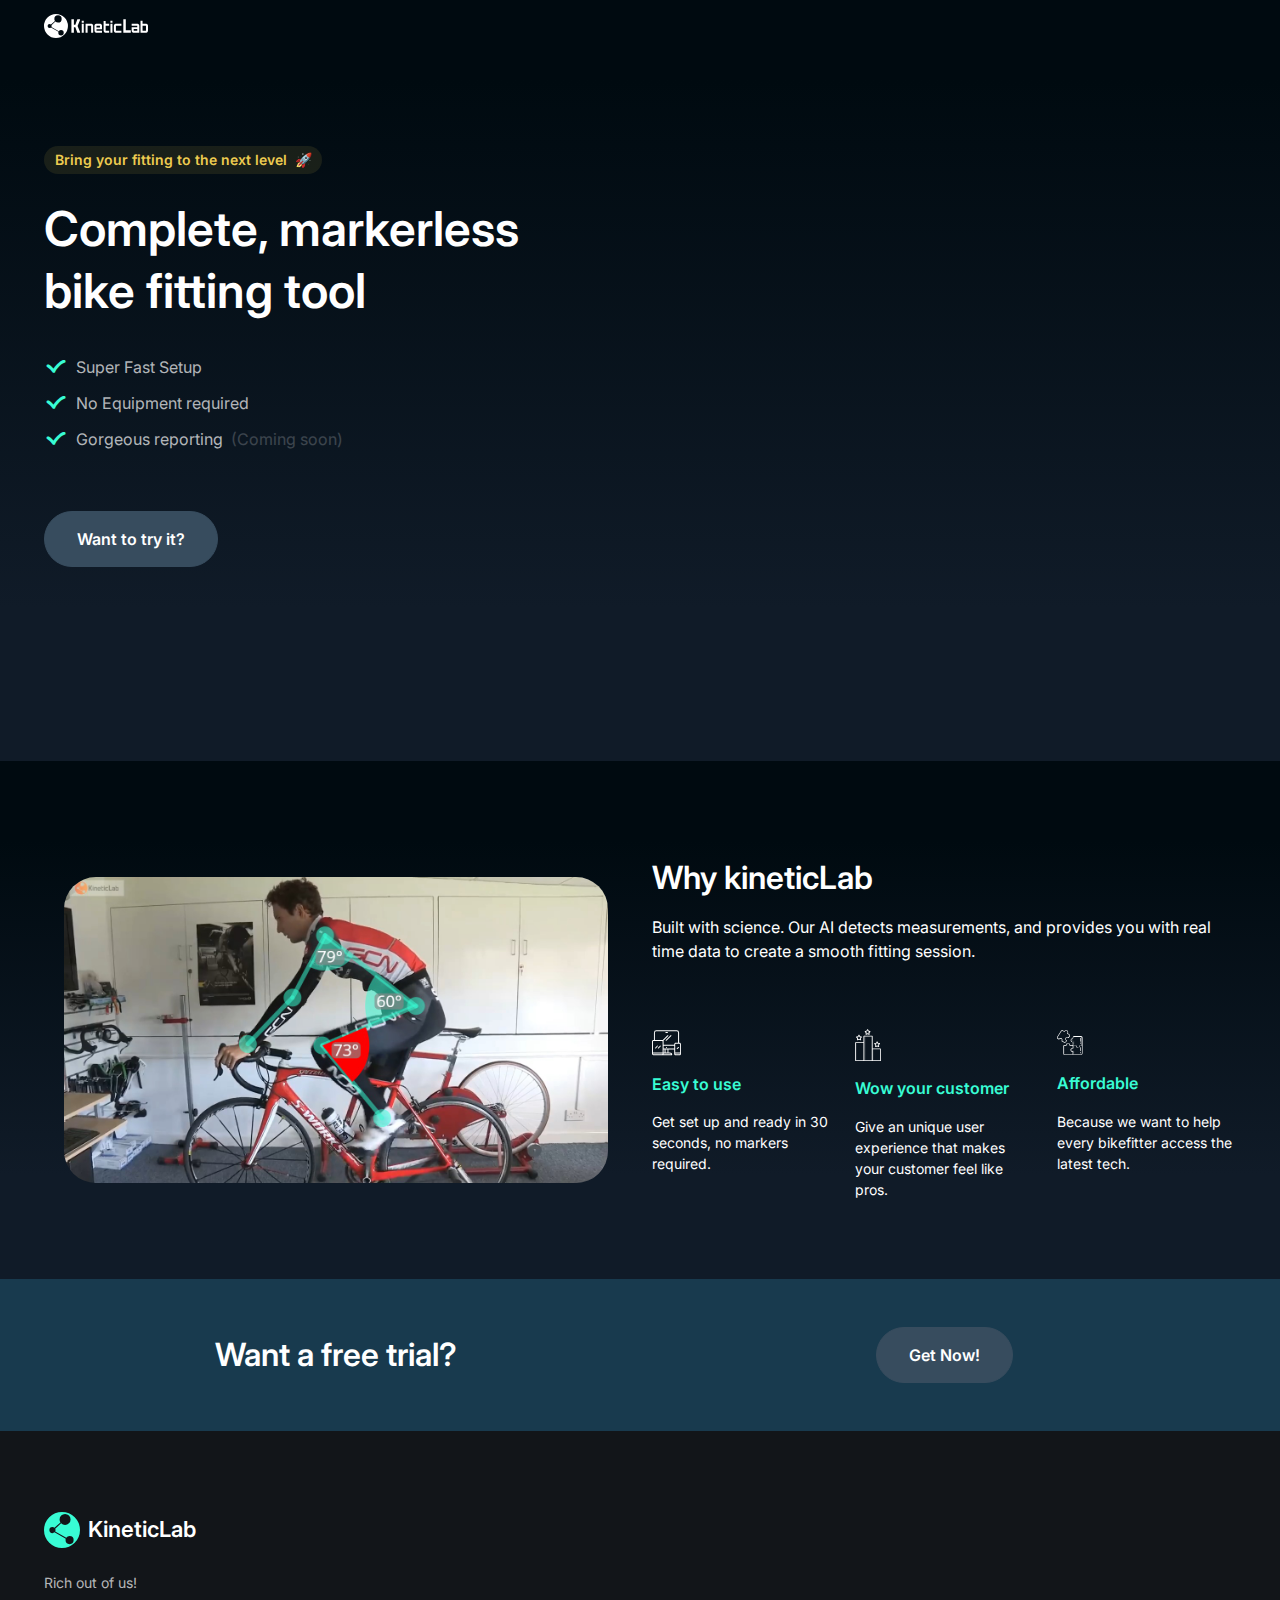
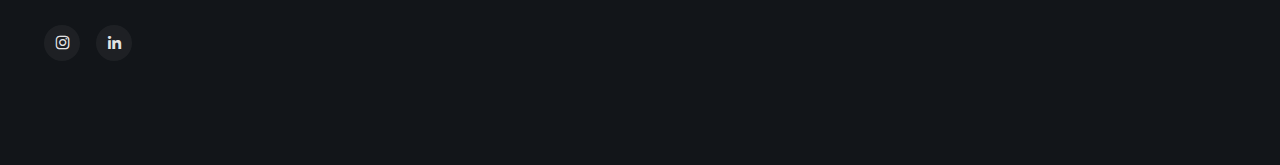
==== index.html @ 49141cbb "first" ====
<!DOCTYPE html>
<html lang="en">
  <head>
    <script id="cookieyes" type="text/javascript" src="https://cdn-cookieyes.com/client_data/618810b2dd0b78049f86b173/script.js"></script>
    <script async src="https://www.googletagmanager.com/gtag/js?id=G-PKV5FKBM5Q"></script>
    <script>
      window.dataLayer = window.dataLayer || [];
      function gtag(){dataLayer.push(arguments);}
      gtag('js', new Date());
    
      gtag('config', 'G-PKV5FKBM5Q');
    </script>
    <meta charset="utf-8">
    <title>KineticLab</title>
    <!-- SEO Meta Tags-->
    <meta name="description" content="Understanding movement">
    <!-- Viewport-->
    <meta name="viewport" content="width=device-width, initial-scale=1">
    <!-- Favicon and Touch Icons-->
		<meta charset="utf-8" />
		<!-- Favicons -->
    <link rel="apple-touch-icon" sizes="180x180" href="assets/favicons/apple-touch-icon.png">
    <link rel="icon" type="image/png" sizes="32x32" href="assets/favicons/favicon-32x32.png">
    <link rel="icon" type="image/png" sizes="16x16" href="assets/favicons/favicon-16x16.png">
    <link rel="manifest" href="assets/favicons/site.webmanifest">
    <link rel="mask-icon" href="assets/favicons/safari-pinned-tab.svg" color="#5bbad5">
    <link rel="shortcut icon" href="assets/favicons/favicon.ico">
    <meta name="msapplication-TileColor" content="#ffffff">
    <meta name="msapplication-config" content="assets/favicons/browserconfig.xml">
    <meta name="theme-color" content="#ffffff">
    <link
      rel="stylesheet"
      href="https://cdn.jsdelivr.net/npm/swiper@9/swiper-bundle.min.css"
    />

    <script src="https://cdn.jsdelivr.net/npm/swiper@9/swiper-bundle.min.js"></script>
    <!-- <script
      src="https://cdnjs.cloudflare.com/ajax/libs/tiny-slider/2.9.4/min/tiny-slider.js"
      integrity="sha512-j+F4W//4Pu39at5I8HC8q2l1BNz4OF3ju39HyWeqKQagW6ww3ZF9gFcu8rzUbyTDY7gEo/vqqzGte0UPpo65QQ=="
      crossorigin="anonymous"
      referrerpolicy="no-referrer"
    >
    </script>
    <link rel="stylesheet" href="https://cdnjs.cloudflare.com/ajax/libs/tiny-slider/2.9.4/tiny-slider.css">
    <script>
      addEventListener("load", (event) => {
        var slider = tns({
        container: '#product-slider',
        items: 1,
        slideBy: 'page',
        autoplay: true
      });

      });
    </script> -->
    <!-- Theme mode-->
    <!-- Page loading styles-->
    <style>
      .page-loading {
        position: fixed;
        top: 0;
        right: 0;
        bottom: 0;
        left: 0;
        width: 100%;
        height: 100%;
        -webkit-transition: all .4s .2s ease-in-out;
        transition: all .4s .2s ease-in-out;
        background-color: #fff;
        opacity: 0;
        visibility: hidden;
        z-index: 9999;
      }
      .dark-mode .page-loading {
        background-color: #121519;
      }
      .page-loading.active {
        opacity: 1;
        visibility: visible;
      }
      .page-loading-inner {
        position: absolute;
        top: 50%;
        left: 0;
        width: 100%;
        text-align: center;
        -webkit-transform: translateY(-50%);
        transform: translateY(-50%);
        -webkit-transition: opacity .2s ease-in-out;
        transition: opacity .2s ease-in-out;
        opacity: 0;
      }
      .page-loading.active > .page-loading-inner {
        opacity: 1;
      }
      .page-loading-inner > span {
        display: block;
        font-family: 'Inter', sans-serif;
        font-size: 1rem;
        font-weight: normal;
        color: #6f788b;
      }
      .dark-mode .page-loading-inner > span {
        color: #fff;
        opacity: .6;
      }
      .page-spinner {
        display: inline-block;
        width: 2.75rem;
        height: 2.75rem;
        margin-bottom: .75rem;
        vertical-align: text-bottom;
        background-color: #d7dde2; 
        border-radius: 50%;
        opacity: 0;
        -webkit-animation: spinner .75s linear infinite;
        animation: spinner .75s linear infinite;
      }
      .dark-mode .page-spinner {
        background-color: rgba(255,255,255,.25);
      }
      @-webkit-keyframes spinner {
        0% {
          -webkit-transform: scale(0);
          transform: scale(0);
        }
        50% {
          opacity: 1;
          -webkit-transform: none;
          transform: none;
        }
      }
      @keyframes spinner {
        0% {
          -webkit-transform: scale(0);
          transform: scale(0);
        }
        50% {
          opacity: 1;
          -webkit-transform: none;
          transform: none;
        }
      }
      
    </style>
    <!-- Page loading scripts-->
    <script>
      (function () {
        window.onload = function () {
          const preloader = document.querySelector('.page-loading');
          preloader.classList.remove('active');
          setTimeout(function () {
            preloader.remove();
          }, 1500);
        };
      })();
      
    </script>
    <!-- Import Google Font-->
    <link rel="preconnect" href="https://fonts.googleapis.com">
    <link rel="preconnect" href="https://fonts.gstatic.com" crossorigin>
    <link href="https://fonts.googleapis.com/css2?family=Inter:wght@400;500;600;700&amp;display=swap" rel="stylesheet" id="google-font">
    <!-- Vendor styles-->
    <link rel="stylesheet" media="screen" href="assets/vendor/swiper/swiper-bundle.min.css"/>
    <link rel="stylesheet" media="screen" href="assets/vendor/aos/dist/aos.css"/>
    <!-- Main Theme Styles + Bootstrap-->
    <link rel="stylesheet" media="screen" href="assets/css/theme.css">
    <link rel="stylesheet" media="screen" href="assets/css/kineticLab.css">
    <link href="https://vjs.zencdn.net/7.20.3/video-js.css" rel="stylesheet" />
  </head>
  <!-- Body-->
  <body>
    <!-- Page loading spinner-->
    <div class="page-loading active">
      <div class="page-loading-inner">
        <div class="page-spinner">

        </div>
        <span>Loading...</span>
      </div>
    </div>
    <!-- Page wrapper-->
    <main class="page-wrapper">
      <div class="dark-mode">
        <!-- Navbar. Remove 'fixed-top' class to make the navigation bar scrollable with the page-->
        <header class="navbar navbar-expand-lg fixed-top">
          <div class="container">
            <span class="text-primary flex-shrink-0 me-2">
              <img src="assets/logo_white_full.svg">
            </span>
          </div>
        </header>
      </div>
      <!-- Page content-->
      <!-- Hero-->
      <section class="bg-main dark-mode d-flex position-relative overflow-hidden py-5 ">
        <div class="container d-flex flex-column justify-content-center position-relative zindex-2 pt-sm-3 pt-md-4 pt-xl-5 pb-1 pb-sm-3 pb-lg-4 pb-xl-5">
          <div class="row flex-lg-nowrap align-items-center pb-5 pt-2 pt-lg-4 pt-xl-0 mt-lg-4 mt-xl-0" style="gap: 26px">
            <div class="col-lg-7 order-lg-2 main-video" style="box-sizing: content-box; flex-shrink: 1;">
              <iframe
                width="315px"
                height="515px"
                style="padding: 32px;"
                src="https://www.youtube-nocookie.com/embed/yX0eTpSt2wY"
                title="YouTube video player"
                frameborder="0"
                allow="accelerometer; autoplay; clipboard-write; encrypted-media; gyroscope; picture-in-picture; web-share"
                allowfullscreen>
              </iframe>
            </div>
            <div class="col-lg-5 order-lg-1 text-center text-lg-start me-xl-5">
              <span class="badge bg-faded-warning text-warning fs-sm">Bring your fitting to the next level&nbsp; 🚀</span>
              <h1 class="display-5 py-3 my-2 mb-xl-3">Complete, markerless bike fitting tool</h1>
              <ul class="list-unstyled d-table text-start mx-auto mx-lg-0 mb-0">
                <li class="d-flex pb-2 mb-1">
                  <i class="ai-check-alt text-primary lead me-2"></i>
                  Super Fast Setup
                </li>
                <li class="d-flex pb-2 mb-1">
                  <i class="ai-check-alt text-primary lead me-2"></i>
                  No Equipment required
                </li>
                <li class="d-flex pb-2 mb-1">
                  <i class="ai-check-alt text-primary lead me-2"></i>
                  Gorgeous reporting &nbsp;<span style="color: #fff; opacity: 0.2;">(Coming soon)</span>
                </li>

              </ul>
              <div class="d-flex justify-content-center justify-content-lg-start pt-4 pt-xl-5">
                <div class="text-center">
                  <a class="btn btn-lg btn-primary rounded-pill w-100 w-sm-auto" href="https://www.mykineticlab.com">Want to try it?</a>
                </div>
              </div>
            </div>
          </div>
        </div>
      </section>

      <section class="bg-main dark-mode d-flex position-relative overflow-hidden py-5">
        <div class="container pt-2 pt-sm-4 pt-lg-5">
          <div class="row align-items-center align-items-stretch pt-3 pt-md-0">
            <div class="col-l-6 col-md-6">
  
                <div  class="position-relative zindex-2 pb-4 pb-sm-5" style="padding: 20px;  width: 100%; height: 100%; margin: auto;">
                  <div class="tab-pane active show style-list-images" id="cowboy" role="tabpanel" style="height: 100%; border-radius: 32px; overflow:hidden; z-index: 1000;">
                    <img class="d-block mx-auto" src="assets/bikeFitting.png" width="100%" alt="Cowboy Style" style="height: 100%; object-fit: cover;">
                  </div>
                  <!-- <div class="tab-pane active show style-list-images" id="cowboy" role="tabpanel" style="background-color: red; position:absolute; top:32px; left:-32px;  height: 100%; width: 100%; border-radius: 32px; overflow:hidden"></div> -->

                </div>
                  
            </div>

            <div class="col-l-6 col-md-6"  >
              <h2 class="mb-3 text-center text-md-start">Why kineticLab</h2>
              <p class="text-center text-md-start" style="color: white">Built with science. Our AI detects measurements, and provides you with real time data to create a smooth fitting session.</p>
              <div class="row pt-0">
                <div class="col-4 pb-1 mb-grid-gutter pt-5"><img class="d-block mb-3" src="assets/easyAnyDevice.svg" alt="Easy to edit" width="29">
                  <h3 class="h6" style="color: var(--color-text-contrast)">Easy to use</h3>
                  <p class="fs-sm mb-0" style="color: white">Get set up and ready in 30 seconds, no markers required.</p>
                </div>
                <div class="col-4 pb-1 mb-grid-gutter pt-5"><img class="d-block mb-3" src="assets/wow.svg" alt="Control schedule" width="26">
                  <h3 class="h6" style="color: var(--color-text-contrast)">Wow your customer</h3>
                  <p class="fs-sm mb-0" style="color: white">Give an unique user experience that makes your customer feel like pros.</p>
                </div>

                <div class="col-4 pb-1 mb-grid-gutter pt-5"><img class="d-block mb-3" src="assets/yourBranding.svg" alt="Control schedule" width="26">
                  <h3 class="h6" style="color: var(--color-text-contrast)">Affordable</h3>
                  <p class="fs-sm mb-0" style="color: white">Because we want to help every bikefitter access the latest tech.</p>
                </div>
              </div>
            </div>
          </div>
        </div>
      </section>

      <section class="bg-secondary bg-size-cover py-5 py-md-6" style="background-image: url(img/demo/business-consulting/cta-bg.png);">
        <div class="container py-3 py-md-0">
          <div class="row align-items-center">
            <div class="col-lg-6 col-md-6 text-center text-md-start">
              <h2 class="mb-4 pb-3 pb-md-0 mb-md-0" style='color: white; text-align: center'>Want a free trial?</h2>
            </div>
            <div class="col-lg-6 col-md-6 d-flex justify-content-center">
              <a class="btn btn-lg btn-primary rounded-pill w-100 w-sm-auto" href="mailto:pedro.favuzzi@mykineticlab.com?subject=Free trial">Get Now!</a>
            </div>
          </div>
        </div>
      </section>
      <!-- Benefits-->
      
      <!-- Resources (Carousel on screens < 992px)-->
    </main>
    <!-- Footer-->
    <footer class="footer dark-mode bg-dark py-5">
      <div class="container pt-md-2 pt-lg-3 pt-xl-4">
        <div class="row pb-5 pt-sm-2 mb-lg-2">
          <div class="col-md-4 col-lg-3 pb-2 pb-md-0 mb-4 mb-md-0">
            <a class="navbar-brand py-0 mb-3 mb-md-4" href="index.html">
              <span class="text-primary flex-shrink-0 me-2">
                <img src="assets/logo_gray.svg" style="width: 36px">
              </span>
                <span class="text-light">KineticLab</span>
              </a>
            <p class="fs-sm pb-2 pb-md-3 mb-3">Rich out of us!</p>
            <div class="d-flex">
              <a class="btn btn-icon btn-sm btn-secondary btn-instagram rounded-circle me-3" href="https://www.instagram.com/my_kinetic_lab/"  target=”_blank”>
              <i class="ai-instagram"></i>
            </a>
              <a class="btn btn-icon btn-sm btn-secondary btn-linkedin rounded-circle" href="https://www.linkedin.com/company/kineticlab"  target=”_blank”>
              <i class="ai-linkedin"></i>
            </a>
            </div>
          </div>

        </div>
      </div>
    </footer>
    <!-- Back to top button-->
    <a class="btn-scroll-top" href="#top" data-scroll>
      <svg viewBox="0 0 40 40" fill="currentColor" xmlns="http://www.w3.org/2000/svg">
        <circle cx="20" cy="20" r="19" fill="none" stroke="currentColor" stroke-width="1.5" stroke-miterlimit="10">

        </circle>
      </svg>
      <i class="ai-arrow-up">

      </i>
    </a>
    
    <!-- Vendor scripts: js libraries and plugins-->
    <script src="assets/vendor/bootstrap/dist/js/bootstrap.bundle.min.js">

    </script>
    <script src="assets/vendor/smooth-scroll/dist/smooth-scroll.polyfills.min.js">

    </script>
    <script src="assets/vendor/parallax-js/dist/parallax.min.js">

    </script>
    <script src="assets/vendor/swiper/swiper-bundle.min.js">

    </script>
    <script src="assets/vendor/aos/dist/aos.js">

    </script>
    <!-- Main theme script-->
    <script src="assets/js/theme.min.js">

    </script>
    <script src="https://vjs.zencdn.net/7.20.3/video.min.js">

    </script>
  </body>
</html>
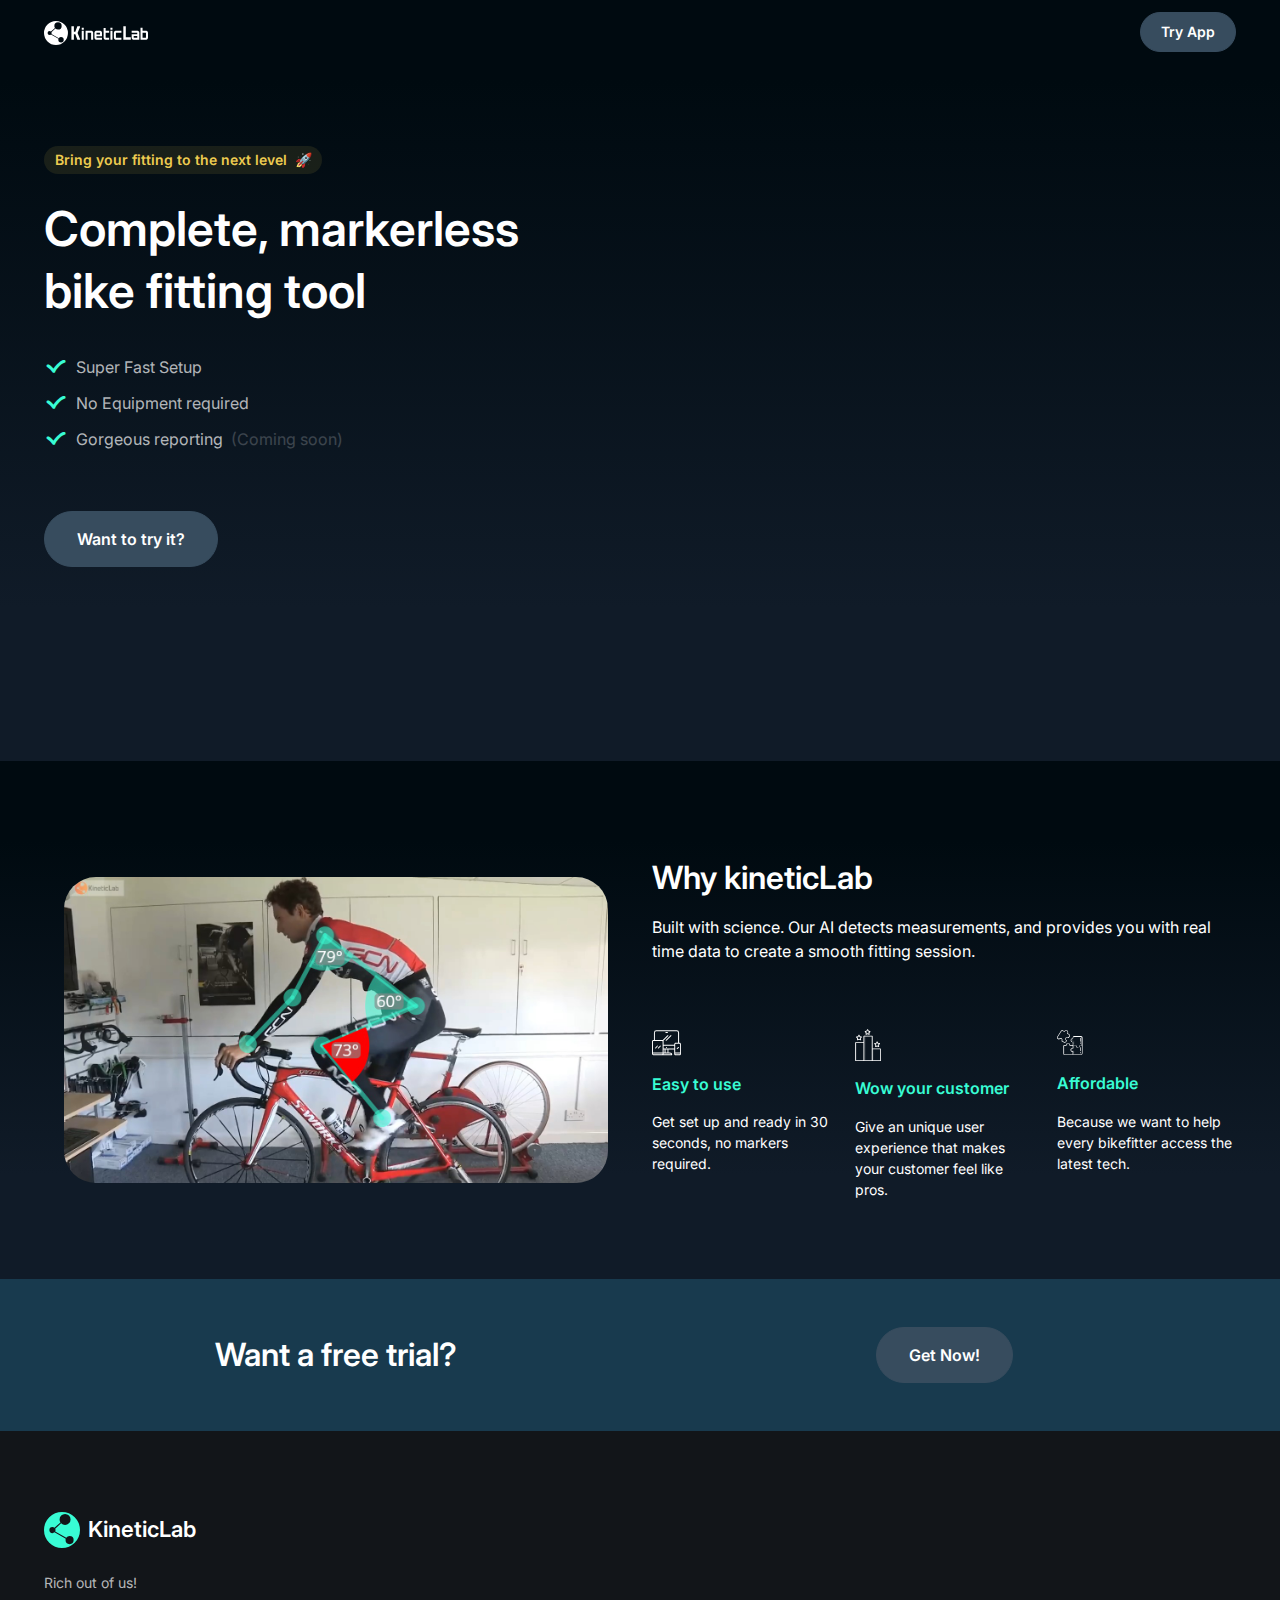
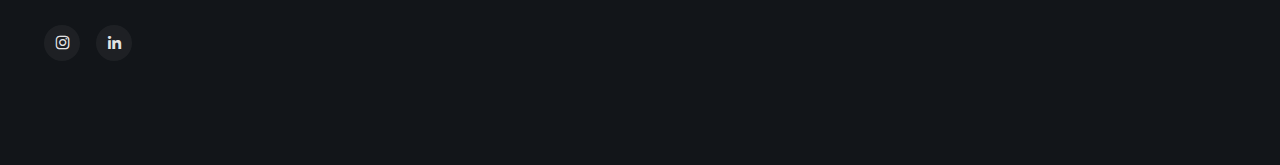
==== commit 558ba209: "added try button" ====
--- a/index.html
+++ b/index.html
@@ -188,6 +188,9 @@
             <span class="text-primary flex-shrink-0 me-2">
               <img src="assets/logo_white_full.svg">
             </span>
+            <a class="btn btn-primary btn-sm rounded-pill fs-sm order-lg-3 d-none d-sm-inline-flex" href="https://www.mykineticlab.com" target="_blank" rel="noopener">
+              Try App
+            </a>
           </div>
         </header>
       </div>
